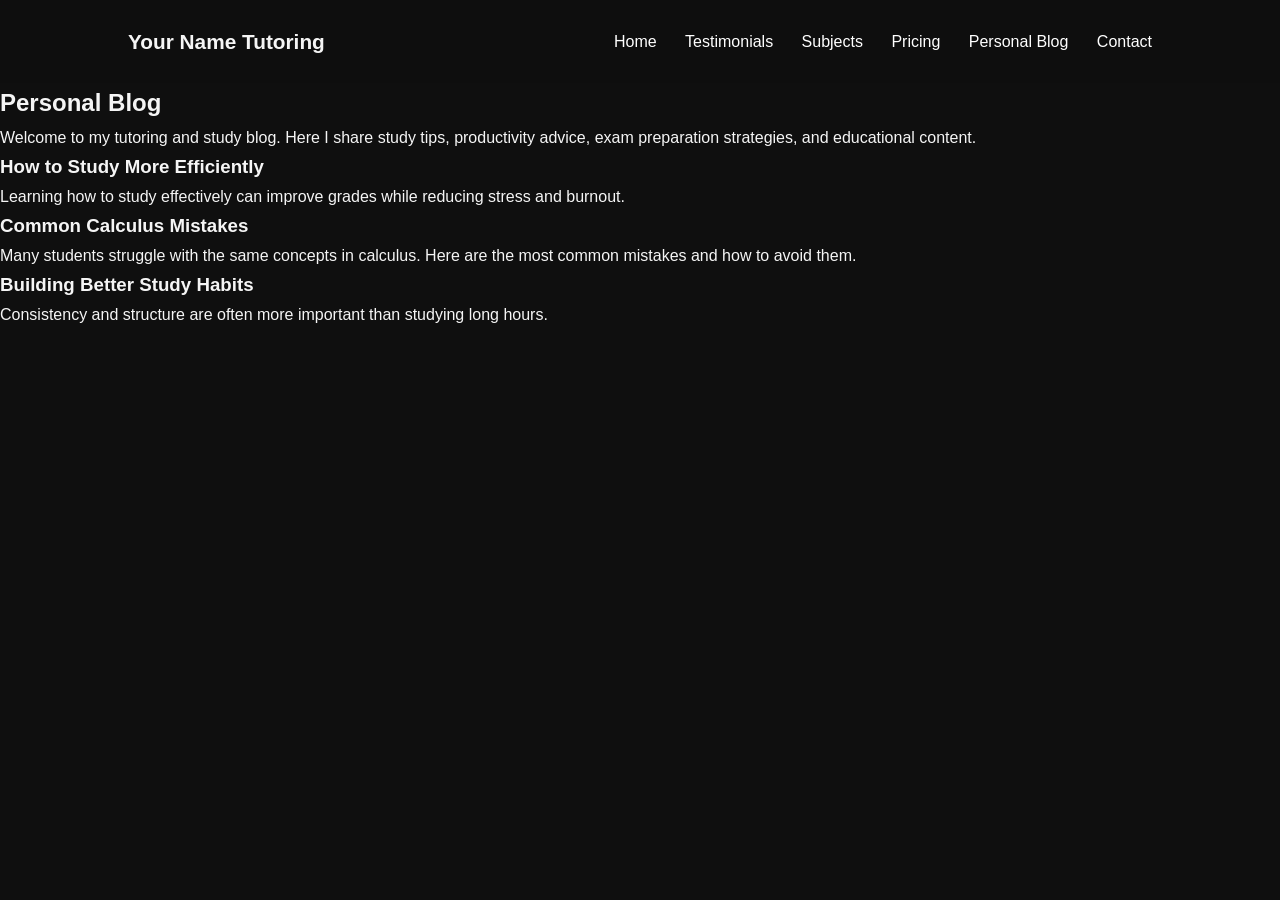
==== blog.html @ e3f9ec1e "Update blog.html" ====
<!DOCTYPE html>
<html lang="en">
<head>
    <meta charset="UTF-8">
    <meta name="viewport" content="width=device-width, initial-scale=1.0">
    <title>Blog</title>

    <link rel="stylesheet" href="style.css">
</head>

<body>

    <header>

        <div class="logo">
            Your Name Tutoring
        </div>

        <nav>

            <a href="index.html">Home</a>
            <a href="testimonials.html">Testimonials</a>
            <a href="subjects.html">Subjects</a>
            <a href="pricing.html">Pricing</a>
            <a href="blog.html">Personal Blog</a>
            <a href="contact.html">Contact</a>

        </nav>

    </header>

    <section class="section">

        <h2>Personal Blog</h2>

        <p>
            Welcome to my tutoring and study blog.
            Here I share study tips, productivity advice,
            exam preparation strategies, and educational content.
        </p>

        <div class="card-grid">

            <div class="card">

                <h3>
                    How to Study More Efficiently
                </h3>

                <p>
                    Learning how to study effectively can improve
                    grades while reducing stress and burnout.
                </p>

            </div>

            <div class="card">

                <h3>
                    Common Calculus Mistakes
                </h3>

                <p>
                    Many students struggle with the same concepts in calculus.
                    Here are the most common mistakes and how to avoid them.
                </p>

            </div>

            <div class="card">

                <h3>
                    Building Better Study Habits
                </h3>

                <p>
                    Consistency and structure are often more important
                    than studying long hours.
                </p>

            </div>

        </div>

    </section>

</body>
</html>
---- style.css ----
* {
    margin: 0;
    padding: 0;
    box-sizing: border-box;
}

body {
    font-family: 'Inter', sans-serif;
    background: #0f0f0f;
    color: #f5f5f5;
    line-height: 1.7;
}

header {
    display: flex;
    justify-content: space-between;
    align-items: center;
    padding: 24px 10%;
    position: sticky;
    top: 0;
    background: rgba(15, 15, 15, 0.95);
    backdrop-filter: blur(10px);
}

.logo {
    font-size: 1.3rem;
    font-weight: 700;
}

nav a {
    color: white;
    text-decoration: none;
    margin-left: 24px;
    transition: 0.3s;
}

nav a:hover {
    color: #8b5cf6;
}

.hero {
    min-height: 90vh;
    display: flex;
    justify-content: center;
    align-items: center;
    text-align: center;
    padding: 40px;
    background: linear-gradient(to bottom right, #111111, #1e1e1e);
}

.hero-image {
    width: 220px;
    height: 220px;
    object-fit: cover;
    border-radius: 50%;
    margin-bottom: 30px;
    border: 4px solid #8b5cf6;

    box-shadow: 0 0 30px rgba(139, 92, 246, 0.4);
}

.hero-content h1 {
    font-size: 4rem;
    margin-bottom: 20px;
}

.hero-content p {
    max-width: 700px;
    margin: 0 auto 30px;
    font-size: 1.2rem;
    color: #d4d4d4;
}

.button {
    display: inline-block;
    padding: 14px 28px;
    background: #8b5cf6;
    color: white;
    text-decoration: none;
    border-radius: 12px;
}
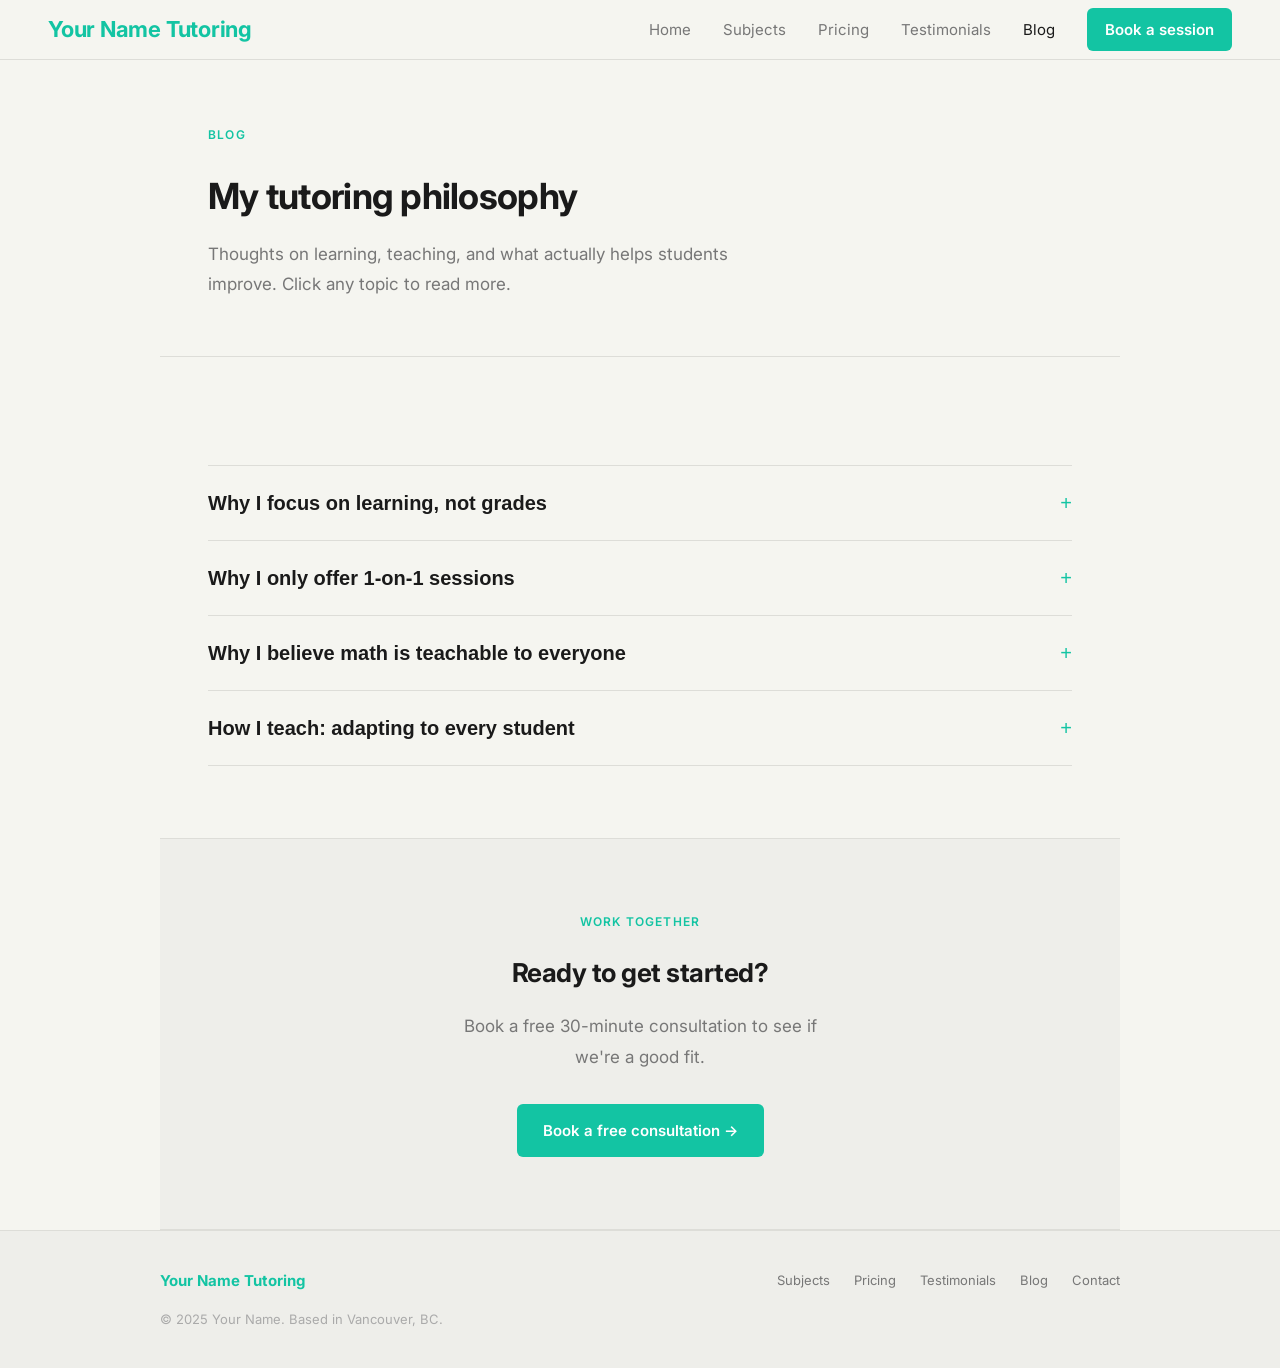
==== commit 99518565: "Update blog.html" ====
--- a/blog.html
+++ b/blog.html
@@ -1,88 +1,336 @@
 <!DOCTYPE html>
 <html lang="en">
 <head>
-    <meta charset="UTF-8">
-    <meta name="viewport" content="width=device-width, initial-scale=1.0">
-    <title>Blog</title>
-
-    <link rel="stylesheet" href="style.css">
+  <meta charset="UTF-8">
+  <meta name="viewport" content="width=device-width, initial-scale=1.0">
+  <title>Blog | Your Name Tutoring</title>
+  <link rel="stylesheet" href="style.css">
+  <link rel="preconnect" href="https://fonts.googleapis.com">
+  <link rel="preconnect" href="https://fonts.gstatic.com" crossorigin>
+  <link href="https://fonts.googleapis.com/css2?family=Inter:wght@300;400;500;600;700&display=swap" rel="stylesheet">
+  <style>
+    .accordion { margin-top: 36px; border-top: 1px solid var(--border); }
+
+    .accordion-item { border-bottom: 1px solid var(--border); }
+
+    .accordion-trigger {
+      width: 100%;
+      background: none;
+      border: none;
+      padding: 24px 0;
+      display: flex;
+      align-items: center;
+      justify-content: space-between;
+      gap: 24px;
+      cursor: pointer;
+      text-align: left;
+    }
+
+    .accordion-trigger:hover .accordion-title { color: var(--green); }
+
+    .accordion-title {
+      font-size: 20px;
+      font-weight: 700;
+      color: var(--text-primary);
+      line-height: 1.3;
+      transition: color 0.15s;
+    }
+
+    .accordion-icon {
+      font-size: 20px;
+      color: var(--green);
+      font-weight: 300;
+      flex-shrink: 0;
+      transition: transform 0.25s ease;
+      line-height: 1;
+    }
+
+    .accordion-item.open .accordion-icon {
+      transform: rotate(45deg);
+    }
+
+    .accordion-body {
+      display: none;
+      padding-bottom: 32px;
+      max-width: 680px;
+    }
+
+    .accordion-item.open .accordion-body { display: block; }
+
+    .accordion-body p {
+      font-size: 16px;
+      color: var(--text-body);
+      line-height: 1.85;
+      margin-bottom: 16px;
+    }
+
+    .accordion-body p:last-child { margin-bottom: 0; }
+
+    .accordion-body h3 {
+      font-size: 17px;
+      font-weight: 700;
+      color: var(--text-primary);
+      margin: 28px 0 10px;
+    }
+
+    .accordion-body ul {
+      padding-left: 0;
+      list-style: none;
+      margin-bottom: 16px;
+    }
+
+    .accordion-body ul li {
+      font-size: 16px;
+      color: var(--text-body);
+      line-height: 1.8;
+      padding: 6px 0 6px 20px;
+      position: relative;
+    }
+
+    .accordion-body ul li::before {
+      content: '';
+      position: absolute;
+      left: 0;
+      top: 15px;
+      width: 7px;
+      height: 7px;
+      border-radius: 50%;
+      background: var(--green);
+    }
+  </style>
 </head>
-
 <body>
 
-    <header>
-
-        <div class="logo">
-            Your Name Tutoring
+  <header>
+    <div class="logo">Your Name Tutoring</div>
+    <nav>
+      <a href="index.html">Home</a>
+      <a href="subjects.html">Subjects</a>
+      <a href="pricing.html">Pricing</a>
+      <a href="testimonials.html">Testimonials</a>
+      <a href="blog.html" class="active">Blog</a>
+      <a href="contact.html" class="nav-cta">Book a session</a>
+    </nav>
+  </header>
+
+  <div class="page-header">
+    <div class="eyebrow">Blog</div>
+    <h1>My tutoring philosophy</h1>
+    <p>
+      Thoughts on learning, teaching, and what actually helps students improve.
+      Click any topic to read more.
+    </p>
+  </div>
+
+  <div class="section">
+    <div class="accordion">
+
+      <!-- Post 1 -->
+      <div class="accordion-item">
+        <button class="accordion-trigger">
+          <span class="accordion-title">Why I focus on learning, not grades</span>
+          <span class="accordion-icon">+</span>
+        </button>
+        <div class="accordion-body">
+          <p>
+            Early in my tutoring experience, I focused heavily on helping students improve their grades as quickly as possible.
+            At first, this seemed successful — students performed better on tests, completed assignments more confidently, and earned stronger marks.
+          </p>
+          <p>
+            However, I began to notice a recurring problem: many students could repeat procedures they had memorized, but struggled
+            when questions changed slightly, or concepts appeared in unfamiliar ways. This changed how I think about tutoring.
+          </p>
+          <p>
+            I realized that improving grades without improving understanding is often temporary. Students may perform well in the short term,
+            but if learning is based only on memorization and repetition, concepts are often forgotten soon after the exam.
+          </p>
+          <p>
+            There is certainly a place for repetition and practice — however, repetition is most effective after understanding has been
+            developed, not in place of it.
+          </p>
+          <p>
+            For example, in algebra or calculus, a student may learn to mechanically follow steps to solve a derivative or factor an expression.
+            But if a problem changes slightly, many students freeze because they were memorizing a process rather than understanding the logic behind it.
+          </p>
+          <p>Instead, I focus on helping students understand:</p>
+          <ul>
+            <li>Why a method works</li>
+            <li>When to use it</li>
+            <li>How to adapt it to unfamiliar situations</li>
+            <li>How concepts connect together</li>
+          </ul>
+          <p>
+            Once understanding develops, stronger grades tend to follow naturally. When students truly understand concepts, they become
+            more confident, solve problems more independently, and retain knowledge for longer. My goal is not simply to prepare students
+            for the next quiz — it is to help them build the skills needed for future courses and increasingly difficult subjects.
+          </p>
+
+          <h3>My approach to practice</h3>
+          <p>
+            I do not believe in assigning endless repetitive work simply for the sake of repetition. Practice is important, but it should be purposeful.
+          </p>
+          <p>
+            If a student needs more repetition to strengthen a concept, I will absolutely recommend targeted practice. However, I prefer
+            to assign work intentionally based on where a student struggles rather than overwhelming them with unnecessary volume.
+          </p>
+          <p>
+            For example, if a student struggles with factoring or trigonometric identities, I may assign focused practice to reinforce
+            weak areas. But if understanding is already strong, I would rather spend time helping students think critically, solve unfamiliar
+            problems, and strengthen long-term learning habits.
+          </p>
+          <p>
+            My goal is to help students become confident learners who understand concepts deeply and gradually become less dependent on tutoring over time.
+          </p>
         </div>
-
-        <nav>
-
-            <a href="index.html">Home</a>
-            <a href="testimonials.html">Testimonials</a>
-            <a href="subjects.html">Subjects</a>
-            <a href="pricing.html">Pricing</a>
-            <a href="blog.html">Personal Blog</a>
-            <a href="contact.html">Contact</a>
-
-        </nav>
-
-    </header>
-
-    <section class="section">
-
-        <h2>Personal Blog</h2>
-
-        <p>
-            Welcome to my tutoring and study blog.
-            Here I share study tips, productivity advice,
-            exam preparation strategies, and educational content.
-        </p>
-
-        <div class="card-grid">
-
-            <div class="card">
-
-                <h3>
-                    How to Study More Efficiently
-                </h3>
-
-                <p>
-                    Learning how to study effectively can improve
-                    grades while reducing stress and burnout.
-                </p>
-
-            </div>
-
-            <div class="card">
-
-                <h3>
-                    Common Calculus Mistakes
-                </h3>
-
-                <p>
-                    Many students struggle with the same concepts in calculus.
-                    Here are the most common mistakes and how to avoid them.
-                </p>
-
-            </div>
-
-            <div class="card">
-
-                <h3>
-                    Building Better Study Habits
-                </h3>
-
-                <p>
-                    Consistency and structure are often more important
-                    than studying long hours.
-                </p>
-
-            </div>
-
+      </div>
+
+      <!-- Post 2 -->
+      <div class="accordion-item">
+        <button class="accordion-trigger">
+          <span class="accordion-title">Why I only offer 1-on-1 sessions</span>
+          <span class="accordion-icon">+</span>
+        </button>
+        <div class="accordion-body">
+          <p>
+            I intentionally focus on 1-on-1 tutoring because I believe students learn best when they receive individualized attention.
+            I have chosen not to offer group lessons because they limit the level of attention, personalization, and feedback each student receives.
+          </p>
+          <p>
+            Learning difficult subjects such as Mathematics and Sciences is not only about arriving at the correct answer — it is about
+            understanding the process of why we take certain steps to reach that answer.
+          </p>
+          <p>
+            A large part of my role as a tutor is to observe a student's thought process in real time. When a student works through a problem,
+            I pay close attention to how they move from one idea to the next, where confusion begins, what assumptions are being made, and
+            how they reason through mistakes. This allows me to identify misunderstandings early and guide them toward stronger problem-solving habits.
+          </p>
+          <p>
+            For example, two students may arrive at the same incorrect answer for completely different reasons. One student may struggle with
+            algebraic manipulation, while another may misunderstand the underlying concept entirely. Effective tutoring requires understanding
+            these differences and adapting accordingly.
+          </p>
+          <p>
+            For me, tutoring has never been about maximizing the number of students in a session. My priority is providing meaningful support
+            and high-quality instruction that genuinely benefits the student — giving each student the time, patience, and individualized
+            guidance they deserve so they can build confidence, strengthen understanding, and become more independent learners over time.
+          </p>
         </div>
-
-    </section>
+      </div>
+
+      <!-- Post 3 -->
+      <div class="accordion-item">
+        <button class="accordion-trigger">
+          <span class="accordion-title">Why I believe math is teachable to everyone</span>
+          <span class="accordion-icon">+</span>
+        </button>
+        <div class="accordion-body">
+          <p>
+            I truly believe that everyone is capable of learning mathematics. I was not always naturally strong in math — I struggled
+            with calculus in high school and during my first year of university, so I understand what many students experience:
+            frustration, confusion, and the feeling that everyone else somehow "gets it."
+          </p>
+          <p>
+            Difficulty in Mathematics is often misunderstood. It requires a high level of abstraction — the ability to understand patterns,
+            structures, and ideas that cannot always be seen or physically experienced. Whether it is multidimensional spaces in linear algebra,
+            infinite sets in proofs, or rates of change in calculus, Mathematics asks us to think differently than many other subjects.
+          </p>
+          <p>
+            Because of this, struggling with math does not mean someone is unintelligent or lacks talent. More often, it means the foundations
+            are weak, the concepts were introduced too quickly, or the student simply has not yet found a way of learning that works for them.
+            Like building physical strength, mathematical thinking can be developed through practice, patience, and the right guidance.
+          </p>
+          <p>
+            My own perspective changed while working as a chemical laboratory analyst. I became increasingly curious about how data was
+            interpreted, analyzed, and used to make decisions — which pushed me to revisit mathematics from the ground up. I rebuilt my
+            foundation by relearning pre-calculus, then continued into calculus out of genuine interest.
+          </p>
+          <p>
+            Since then, I have pursued advanced coursework in calculus, linear algebra, proofs, ODEs/PDEs, probability, and statistics —
+            not simply to pass exams, but to truly understand how mathematical thinking works. Today, I teach with the belief that students
+            can improve when concepts are explained clearly and patiently.
+          </p>
+        </div>
+      </div>
+
+      <!-- Post 4 -->
+      <div class="accordion-item">
+        <button class="accordion-trigger">
+          <span class="accordion-title">How I teach: adapting to every student</span>
+          <span class="accordion-icon">+</span>
+        </button>
+        <div class="accordion-body">
+          <p>
+            Every student learns differently. Some learn best through visual explanations and diagrams, while others learn through
+            practice problems, discussion, repetition, or connecting ideas to real-world examples. Because of this, I spend the early
+            stages of tutoring understanding how each student learns best and adapting lessons to fit their style.
+          </p>
+          <p>
+            One of the biggest challenges students face is that schools often teach <em>what</em> to learn, but rarely teach <em>how</em> to learn.
+            This becomes especially important in Mathematics and Sciences where memorization alone is not enough.
+          </p>
+          <p>
+            As part of tutoring, I introduce evidence-based study strategies and help students experiment with approaches that work best for them:
+          </p>
+          <ul>
+            <li><strong>The Feynman Technique</strong> — learning by explaining concepts in simple language</li>
+            <li><strong>Spaced Recall</strong> — reviewing material strategically over time to improve retention</li>
+            <li><strong>Active Recall</strong> — strengthening understanding through deliberate self-testing</li>
+            <li><strong>Concept Mapping</strong> — building connections between ideas to improve understanding</li>
+            <li><strong>Structured Problem Solving</strong> — approaching unfamiliar problems by breaking them into smaller, manageable parts</li>
+          </ul>
+          <p>
+            My experience working in research and laboratory settings has also shaped how I teach. Research requires patience, curiosity,
+            and the ability to think critically when answers are not immediately obvious — habits I aim to help students build as well.
+          </p>
+          <p>
+            Ultimately, my goal is to help students become <em>less</em> dependent on tutoring over time, not more. I want them to develop
+            the skills, confidence, and study habits needed to approach difficult subjects independently and succeed long after tutoring ends.
+          </p>
+        </div>
+      </div>
+
+    </div>
+  </div>
+
+  <div class="section alt-bg" style="text-align: center;">
+    <div class="eyebrow">Work together</div>
+    <h2 style="font-size: 26px; font-weight: 700; color: var(--text-primary); letter-spacing: -0.02em; margin-bottom: 14px;">
+      Ready to get started?
+    </h2>
+    <p style="color: var(--text-muted); max-width: 400px; margin: 0 auto 32px;">
+      Book a free 30-minute consultation to see if we're a good fit.
+    </p>
+    <a href="contact.html" class="button">Book a free consultation →</a>
+  </div>
+
+  <footer>
+    <div class="inner">
+      <div class="footer-logo">Your Name Tutoring</div>
+      <div class="footer-links">
+        <a href="subjects.html">Subjects</a>
+        <a href="pricing.html">Pricing</a>
+        <a href="testimonials.html">Testimonials</a>
+        <a href="blog.html">Blog</a>
+        <a href="contact.html">Contact</a>
+      </div>
+      <div class="footer-copy">© 2025 Your Name. Based in Vancouver, BC.</div>
+    </div>
+  </footer>
+
+  <script>
+    document.querySelectorAll('.accordion-trigger').forEach(trigger => {
+      trigger.addEventListener('click', () => {
+        const item = trigger.closest('.accordion-item');
+        const isOpen = item.classList.contains('open');
+
+        // Close all
+        document.querySelectorAll('.accordion-item').forEach(i => i.classList.remove('open'));
+
+        // Open clicked one (unless it was already open)
+        if (!isOpen) item.classList.add('open');
+      });
+    });
+  </script>
 
 </body>
 </html>
--- a/style.css
+++ b/style.css
@@ -1,81 +1,216 @@
-* {
-    margin: 0;
-    padding: 0;
-    box-sizing: border-box;
+*, *::before, *::after { box-sizing: border-box; margin: 0; padding: 0; }
+
+:root {
+  --bg:           #f5f5f0;
+  --bg-alt:       #eeeeea;
+  --bg-card:      #e8e8e3;
+  --text-primary: #1a1a1a;
+  --text-body:    #2e2e2e;
+  --text-muted:   #777777;
+  --text-dim:     #aaaaaa;
+  --border:       #ddddd8;
+  --border-light: #e8e8e3;
+  --green:        #13c4a3;
+  --green-light:  #d0f5ef;
+  --green-mid:    #13c4a3;
+  --green-dark:   #0fa088;
+  --radius:       6px;
 }
 
 body {
-    font-family: 'Inter', sans-serif;
-    background: #0f0f0f;
-    color: #f5f5f5;
-    line-height: 1.7;
-}
-
+  font-family: 'Inter', system-ui, sans-serif;
+  background: var(--bg);
+  color: var(--text-body);
+  font-size: 17px;
+  line-height: 1.8;
+  -webkit-font-smoothing: antialiased;
+}
+
+a { color: inherit; text-decoration: none; }
+img { display: block; max-width: 100%; }
+
+/* Header */
 header {
-    display: flex;
-    justify-content: space-between;
-    align-items: center;
-    padding: 24px 10%;
-    position: sticky;
-    top: 0;
-    background: rgba(15, 15, 15, 0.95);
-    backdrop-filter: blur(10px);
-}
-
+  background: var(--bg);
+  border-bottom: 1px solid var(--border);
+  padding: 0 48px;
+  height: 60px;
+  display: flex;
+  align-items: center;
+  justify-content: space-between;
+  position: sticky;
+  top: 0;
+  z-index: 100;
+}
 .logo {
-    font-size: 1.3rem;
-    font-weight: 700;
-}
-
-nav a {
-    color: white;
-    text-decoration: none;
-    margin-left: 24px;
-    transition: 0.3s;
-}
-
-nav a:hover {
-    color: #8b5cf6;
-}
-
+  font-size: 22px;
+  font-weight: 700;
+  color: var(--green);
+  letter-spacing: -0.01em;
+}
+nav { display: flex; align-items: center; gap: 32px; }
+nav a { font-size: 15px; color: var(--text-muted); transition: color 0.15s; }
+nav a:hover, nav a.active { color: var(--text-primary); }
+nav a.nav-cta {
+  background: var(--green); color: #fff;
+  padding: 8px 18px; border-radius: var(--radius); font-weight: 600;
+}
+nav a.nav-cta:hover { background: var(--green-dark); color: #fff; }
+
+/* Sections */
+.section {
+  padding: 72px 48px;
+  border-bottom: 1px solid var(--border);
+  max-width: 960px;
+  margin: 0 auto;
+}
+.section-full { padding: 72px 48px; border-bottom: 1px solid var(--border); }
+.section-full .inner { max-width: 960px; margin: 0 auto; }
+.alt-bg { background: var(--bg-alt); }
+
+/* Eyebrow */
+.eyebrow {
+  font-size: 12px;
+  font-weight: 600;
+  letter-spacing: 0.1em;
+  text-transform: uppercase;
+  color: var(--green);
+  margin-bottom: 18px;
+}
+
+/* Hero */
 .hero {
-    min-height: 90vh;
-    display: flex;
-    justify-content: center;
-    align-items: center;
-    text-align: center;
-    padding: 40px;
-    background: linear-gradient(to bottom right, #111111, #1e1e1e);
-}
-
+  padding: 96px 48px 88px;
+  border-bottom: 1px solid var(--border);
+  max-width: 960px;
+  margin: 0 auto;
+}
+.hero h1 {
+  font-size: 48px;
+  font-weight: 700;
+  color: var(--text-primary);
+  line-height: 1.15;
+  letter-spacing: -0.03em;
+  max-width: 640px;
+  margin-bottom: 24px;
+}
 .hero-image {
-    width: 220px;
-    height: 220px;
-    object-fit: cover;
-    border-radius: 50%;
-    margin-bottom: 30px;
-    border: 4px solid #8b5cf6;
-
-    box-shadow: 0 0 30px rgba(139, 92, 246, 0.4);
-}
-
-.hero-content h1 {
-    font-size: 4rem;
-    margin-bottom: 20px;
-}
-
-.hero-content p {
-    max-width: 700px;
-    margin: 0 auto 30px;
-    font-size: 1.2rem;
-    color: #d4d4d4;
-}
-
+  width: 128px; height: 128px; border-radius: 50%;
+  object-fit: cover; border: 2px solid var(--border); margin: 32px 0;
+}
+.hero p {
+  font-size: 18px;
+  color: var(--text-body);
+  max-width: 520px;
+  line-height: 1.75;
+  margin-bottom: 36px;
+}
+
+/* Buttons */
 .button {
-    display: inline-block;
-    padding: 14px 28px;
-    background: #8b5cf6;
-    color: white;
-    text-decoration: none;
-    border-radius: 12px;
-}
+  display: inline-block; background: var(--green); color: #fff;
+  font-size: 15px; font-weight: 600; padding: 13px 26px;
+  border-radius: var(--radius); transition: background 0.15s;
+}
+.button:hover { background: var(--green-dark); color: #fff; }
+.button-outline {
+  display: inline-block; background: transparent; color: var(--text-primary);
+  font-size: 15px; font-weight: 500; padding: 12px 26px;
+  border-radius: var(--radius); border: 1px solid var(--border);
+  transition: border-color 0.15s, background 0.15s;
+}
+.button-outline:hover { background: var(--bg-alt); border-color: #bbb; }
+
+/* About */
+.about-text { max-width: 620px; }
+.about-text h2 {
+  font-size: 32px; font-weight: 700; color: var(--text-primary);
+  letter-spacing: -0.02em; margin-bottom: 22px; line-height: 1.2;
+}
+.about-text p { margin-bottom: 16px; font-size: 17px; }
+
+/* Card grid */
+.card-grid {
+  display: grid; grid-template-columns: repeat(auto-fit, minmax(200px, 1fr));
+  gap: 1px; background: var(--border);
+  border: 1px solid var(--border); border-radius: var(--radius);
+  overflow: hidden; margin-top: 36px;
+}
+.card { background: var(--bg-alt); padding: 28px; transition: background 0.15s; }
+.card:hover { background: var(--bg-card); }
+.card h3 { font-size: 16px; font-weight: 700; color: var(--text-primary); margin-bottom: 10px; }
+.card p { font-size: 14px; color: var(--text-muted); line-height: 1.65; }
+
+/* Numbered list */
+.numbered-list { margin-top: 36px; }
+.numbered-list a, .numbered-item {
+  display: flex; align-items: baseline; gap: 18px;
+  padding: 18px 0; border-bottom: 1px solid var(--border-light);
+  color: var(--text-body); transition: color 0.15s;
+}
+.numbered-list a:hover { color: var(--green); }
+.numbered-list a:last-child, .numbered-item:last-child { border-bottom: none; }
+.item-num { font-size: 12px; color: var(--text-dim); min-width: 20px; }
+.item-title { flex: 1; font-size: 16px; }
+.item-arrow { font-size: 14px; color: var(--text-dim); }
+
+/* Pricing */
+.pricing-grid { display: grid; grid-template-columns: repeat(auto-fit, minmax(220px, 1fr)); gap: 14px; margin-top: 36px; }
+.pricing-card { background: var(--bg-alt); border: 1px solid var(--border); border-radius: var(--radius); padding: 32px 28px; }
+.pricing-card.featured { border-color: var(--green); background: #edfaf7; }
+.pricing-label { font-size: 12px; font-weight: 600; letter-spacing: 0.08em; text-transform: uppercase; color: var(--text-muted); margin-bottom: 14px; }
+.pricing-card.featured .pricing-label { color: var(--green); }
+.pricing-price { font-size: 36px; font-weight: 700; color: var(--text-primary); letter-spacing: -0.02em; line-height: 1; margin-bottom: 6px; }
+.pricing-unit { font-size: 14px; color: var(--text-muted); margin-bottom: 24px; }
+.pricing-features { list-style: none; margin-bottom: 28px; }
+.pricing-features li { font-size: 14px; color: var(--text-body); padding: 7px 0; border-bottom: 1px solid var(--border-light); display: flex; align-items: center; gap: 10px; }
+.pricing-features li::before { content: ''; display: block; width: 7px; height: 7px; border-radius: 50%; background: var(--green); flex-shrink: 0; }
+
+/* Testimonials */
+.testimonial { padding: 28px 0; border-bottom: 1px solid var(--border-light); max-width: 640px; }
+.testimonial:last-child { border-bottom: none; }
+.testimonial blockquote { font-size: 17px; color: var(--text-body); line-height: 1.8; font-style: italic; margin-bottom: 14px; }
+.testimonial-attr { font-size: 13px; color: var(--text-muted); }
+.testimonial-attr strong { color: var(--text-primary); font-weight: 600; }
+
+/* Contact form */
+.contact-form { max-width: 520px; margin-top: 36px; display: flex; flex-direction: column; gap: 20px; }
+.form-row { display: flex; flex-direction: column; gap: 8px; }
+.form-row label { font-size: 13px; font-weight: 600; color: var(--text-muted); letter-spacing: 0.04em; }
+.form-row input, .form-row textarea, .form-row select {
+  font-family: inherit; font-size: 15px; color: var(--text-primary);
+  background: var(--bg); border: 1px solid var(--border);
+  border-radius: var(--radius); padding: 12px 16px; outline: none;
+  transition: border-color 0.15s; width: 100%;
+}
+.form-row input:focus, .form-row textarea:focus, .form-row select:focus { border-color: var(--green); }
+.form-row textarea { resize: vertical; min-height: 130px; }
+
+/* Page header */
+.page-header { padding: 64px 48px 56px; border-bottom: 1px solid var(--border); max-width: 960px; margin: 0 auto; }
+.page-header h1 { font-size: 36px; font-weight: 700; color: var(--text-primary); letter-spacing: -0.02em; margin-top: 14px; }
+.page-header p { font-size: 17px; color: var(--text-muted); margin-top: 12px; max-width: 520px; line-height: 1.75; }
+
+/* Tag */
+.tag { display: inline-block; font-size: 12px; font-weight: 600; padding: 3px 10px; border-radius: 100px; background: var(--green-light); color: var(--green-dark); }
+
+/* Footer */
+footer { padding: 36px 48px; background: var(--bg-alt); border-top: 1px solid var(--border); }
+footer .inner { max-width: 960px; margin: 0 auto; display: flex; justify-content: space-between; align-items: center; flex-wrap: wrap; gap: 14px; }
+.footer-logo { font-size: 15px; font-weight: 700; color: var(--green); }
+.footer-links { display: flex; gap: 24px; }
+.footer-links a { font-size: 13px; color: var(--text-muted); }
+.footer-links a:hover { color: var(--text-primary); }
+.footer-copy { font-size: 13px; color: var(--text-dim); width: 100%; }
+
+/* Mobile */
+@media (max-width: 640px) {
+  header { padding: 0 20px; }
+  nav { gap: 16px; }
+  nav a:not(.nav-cta) { display: none; }
+  .hero, .section, .page-header { padding-left: 20px; padding-right: 20px; }
+  .section-full { padding-left: 20px; padding-right: 20px; }
+  .hero h1 { font-size: 32px; }
+  footer { padding: 28px 20px; }
+  footer .inner { flex-direction: column; align-items: flex-start; }
+}
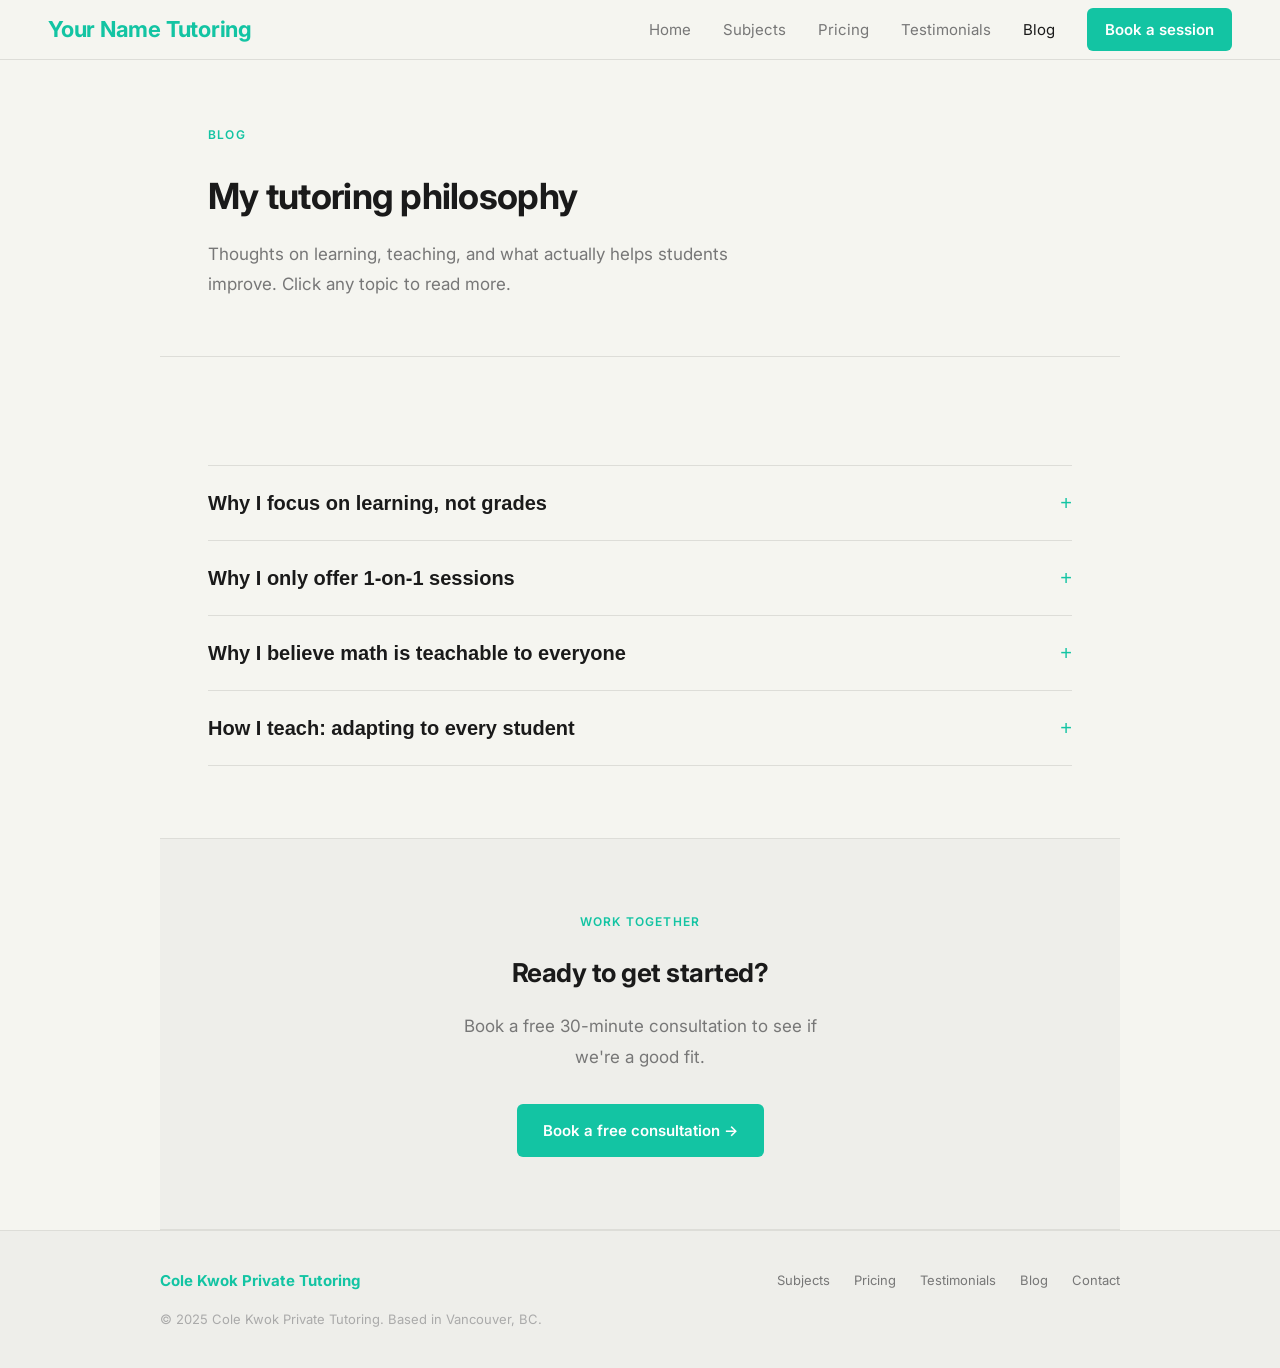
==== commit 0a40f680: "Update branding in blog.html to Cole Kwok Tutoring" ====
--- a/blog.html
+++ b/blog.html
@@ -3,7 +3,7 @@
 <head>
   <meta charset="UTF-8">
   <meta name="viewport" content="width=device-width, initial-scale=1.0">
-  <title>Blog | Your Name Tutoring</title>
+  <title>Blog | Cole Kwok Private Tutoring</title>
   <link rel="stylesheet" href="style.css">
   <link rel="preconnect" href="https://fonts.googleapis.com">
   <link rel="preconnect" href="https://fonts.gstatic.com" crossorigin>
@@ -305,7 +305,7 @@
 
   <footer>
     <div class="inner">
-      <div class="footer-logo">Your Name Tutoring</div>
+      <div class="footer-logo">Cole Kwok Private Tutoring</div>
       <div class="footer-links">
         <a href="subjects.html">Subjects</a>
         <a href="pricing.html">Pricing</a>
@@ -313,7 +313,7 @@
         <a href="blog.html">Blog</a>
         <a href="contact.html">Contact</a>
       </div>
-      <div class="footer-copy">© 2025 Your Name. Based in Vancouver, BC.</div>
+      <div class="footer-copy">© 2025 Cole Kwok Private Tutoring. Based in Vancouver, BC.</div>
     </div>
   </footer>
 
--- a/style.css
+++ b/style.css
@@ -95,8 +95,16 @@
   margin-bottom: 24px;
 }
 .hero-image {
-  width: 128px; height: 128px; border-radius: 50%;
-  object-fit: cover; border: 2px solid var(--border); margin: 32px 0;
+    width: 300px;
+    height: 300px;
+
+    object-fit: cover;
+
+    border-radius: 12px;
+
+    border: 2px solid var(--border);
+
+    margin: 40px 0;
 }
 .hero p {
   font-size: 18px;
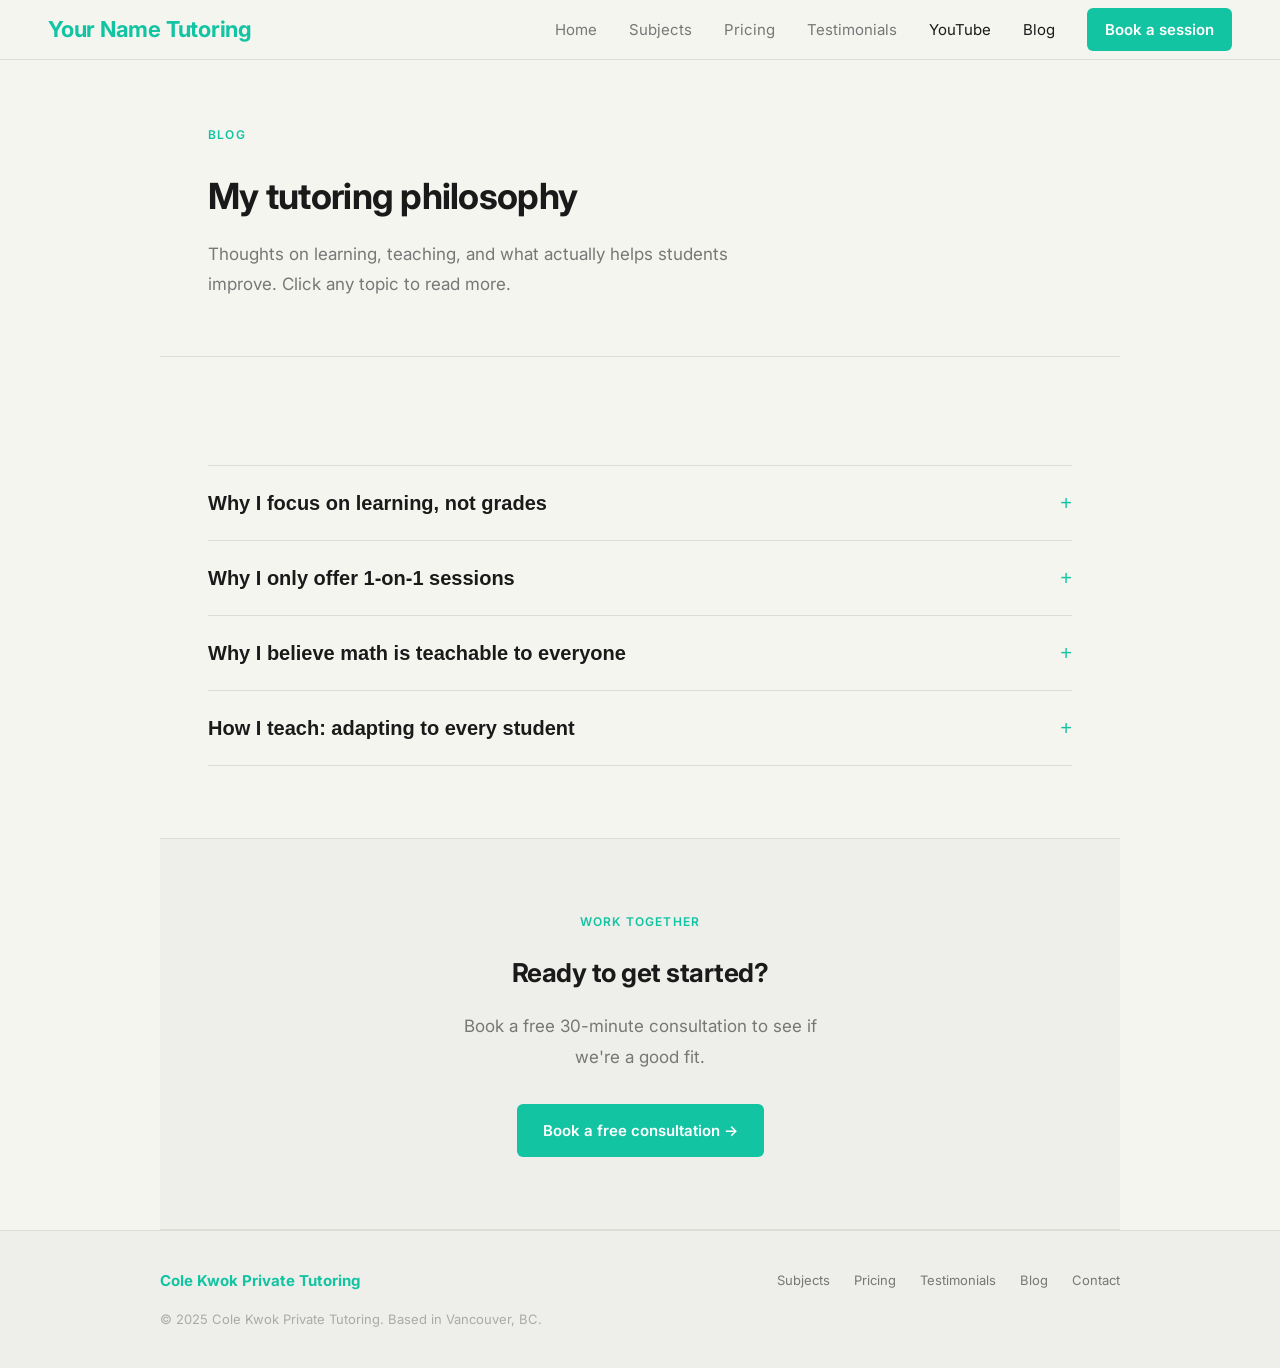
==== commit 4dcf2302: "Add YouTube link to navigation in blog.html" ====
--- a/blog.html
+++ b/blog.html
@@ -108,6 +108,7 @@
       <a href="subjects.html">Subjects</a>
       <a href="pricing.html">Pricing</a>
       <a href="testimonials.html">Testimonials</a>
+      <a href="blog.html" class="active">YouTube</a>
       <a href="blog.html" class="active">Blog</a>
       <a href="contact.html" class="nav-cta">Book a session</a>
     </nav>
@@ -134,7 +135,7 @@
         <div class="accordion-body">
           <p>
             Early in my tutoring experience, I focused heavily on helping students improve their grades as quickly as possible.
-            At first, this seemed successful — students performed better on tests, completed assignments more confidently, and earned stronger marks.
+            At first, this seemed successful since my students performed better on tests, completed assignments more confidently, and earned stronger marks.
           </p>
           <p>
             However, I began to notice a recurring problem: many students could repeat procedures they had memorized, but struggled
@@ -145,7 +146,7 @@
             but if learning is based only on memorization and repetition, concepts are often forgotten soon after the exam.
           </p>
           <p>
-            There is certainly a place for repetition and practice — however, repetition is most effective after understanding has been
+            There is certainly a place for repetition and practice; however, repetition is most effective after understanding has been
             developed, not in place of it.
           </p>
           <p>
@@ -162,7 +163,7 @@
           <p>
             Once understanding develops, stronger grades tend to follow naturally. When students truly understand concepts, they become
             more confident, solve problems more independently, and retain knowledge for longer. My goal is not simply to prepare students
-            for the next quiz — it is to help them build the skills needed for future courses and increasingly difficult subjects.
+            for the next quiz. It is to help them build the skills needed for future courses and increasingly difficult subjects.
           </p>
 
           <h3>My approach to practice</h3>
@@ -196,7 +197,7 @@
             I have chosen not to offer group lessons because they limit the level of attention, personalization, and feedback each student receives.
           </p>
           <p>
-            Learning difficult subjects such as Mathematics and Sciences is not only about arriving at the correct answer — it is about
+            Learning difficult subjects such as Mathematics and Sciences is not only about arriving at the correct answer. It is about
             understanding the process of why we take certain steps to reach that answer.
           </p>
           <p>
@@ -211,7 +212,7 @@
           </p>
           <p>
             For me, tutoring has never been about maximizing the number of students in a session. My priority is providing meaningful support
-            and high-quality instruction that genuinely benefits the student — giving each student the time, patience, and individualized
+            and high quality instruction that genuinely benefits the student and giving each student the time, patience, and individualized
             guidance they deserve so they can build confidence, strengthen understanding, and become more independent learners over time.
           </p>
         </div>
@@ -225,12 +226,12 @@
         </button>
         <div class="accordion-body">
           <p>
-            I truly believe that everyone is capable of learning mathematics. I was not always naturally strong in math — I struggled
+            I truly believe that everyone is capable of learning mathematics. I was not always naturally strong in math and I struggled
             with calculus in high school and during my first year of university, so I understand what many students experience:
             frustration, confusion, and the feeling that everyone else somehow "gets it."
           </p>
           <p>
-            Difficulty in Mathematics is often misunderstood. It requires a high level of abstraction — the ability to understand patterns,
+            Difficulty in Mathematics is often misunderstood. It requires a high level of abstraction which is the ability to understand patterns,
             structures, and ideas that cannot always be seen or physically experienced. Whether it is multidimensional spaces in linear algebra,
             infinite sets in proofs, or rates of change in calculus, Mathematics asks us to think differently than many other subjects.
           </p>
@@ -241,12 +242,12 @@
           </p>
           <p>
             My own perspective changed while working as a chemical laboratory analyst. I became increasingly curious about how data was
-            interpreted, analyzed, and used to make decisions — which pushed me to revisit mathematics from the ground up. I rebuilt my
+            interpreted, analyzed, and used to make decisions; which pushed me to revisit mathematics from the ground up. I rebuilt my
             foundation by relearning pre-calculus, then continued into calculus out of genuine interest.
           </p>
           <p>
-            Since then, I have pursued advanced coursework in calculus, linear algebra, proofs, ODEs/PDEs, probability, and statistics —
-            not simply to pass exams, but to truly understand how mathematical thinking works. Today, I teach with the belief that students
+            Since then, I have pursued advanced coursework in calculus, linear algebra, proofs, ODEs/PDEs, probability, and statistics
+             to truly understand how mathematical thinking works. Today, I teach with the belief that students
             can improve when concepts are explained clearly and patiently.
           </p>
         </div>
@@ -269,7 +270,7 @@
             This becomes especially important in Mathematics and Sciences where memorization alone is not enough.
           </p>
           <p>
-            As part of tutoring, I introduce evidence-based study strategies and help students experiment with approaches that work best for them:
+            As part of tutoring, I introduce evidence based study strategies and help students experiment with approaches that work best for them:
           </p>
           <ul>
             <li><strong>The Feynman Technique</strong> — learning by explaining concepts in simple language</li>
@@ -280,7 +281,7 @@
           </ul>
           <p>
             My experience working in research and laboratory settings has also shaped how I teach. Research requires patience, curiosity,
-            and the ability to think critically when answers are not immediately obvious — habits I aim to help students build as well.
+            and the ability to think critically when answers are not immediately obvious. These habits are what I aim to help students build as well.
           </p>
           <p>
             Ultimately, my goal is to help students become <em>less</em> dependent on tutoring over time, not more. I want them to develop
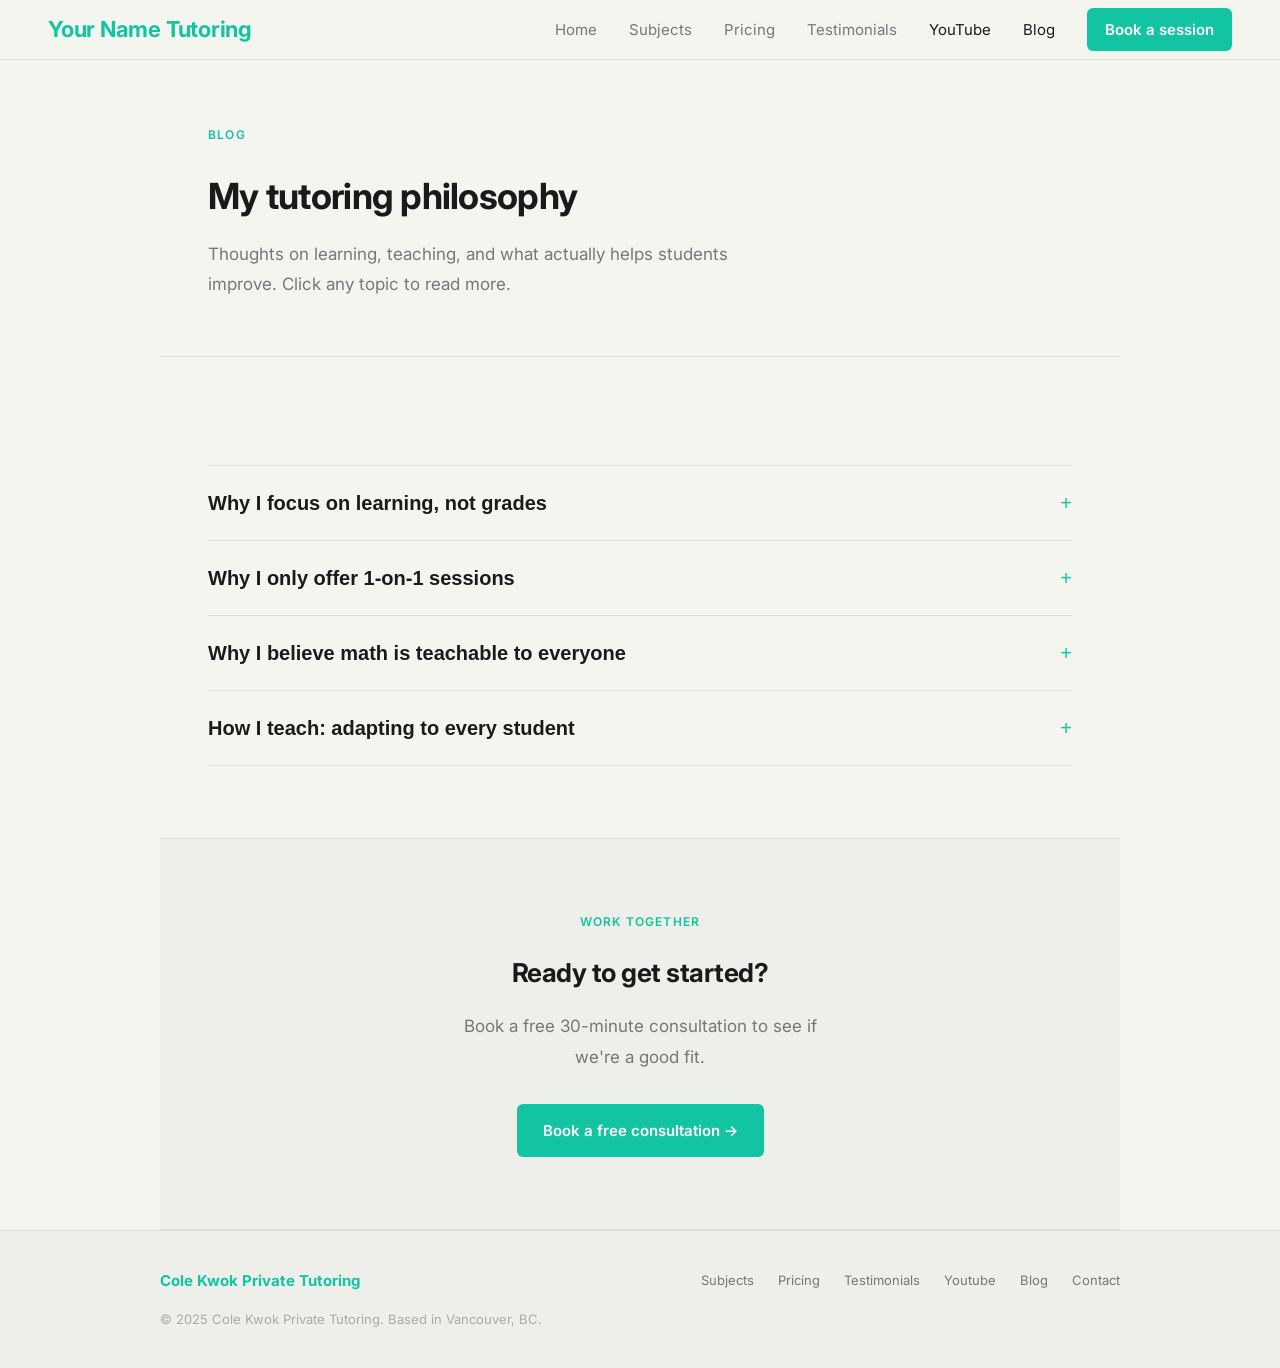
==== commit 85b6d00d: "Add Youtube link to footer in blog.html" ====
--- a/blog.html
+++ b/blog.html
@@ -311,6 +311,7 @@
         <a href="subjects.html">Subjects</a>
         <a href="pricing.html">Pricing</a>
         <a href="testimonials.html">Testimonials</a>
+        <a href="youtube.html">Youtube</a>
         <a href="blog.html">Blog</a>
         <a href="contact.html">Contact</a>
       </div>
